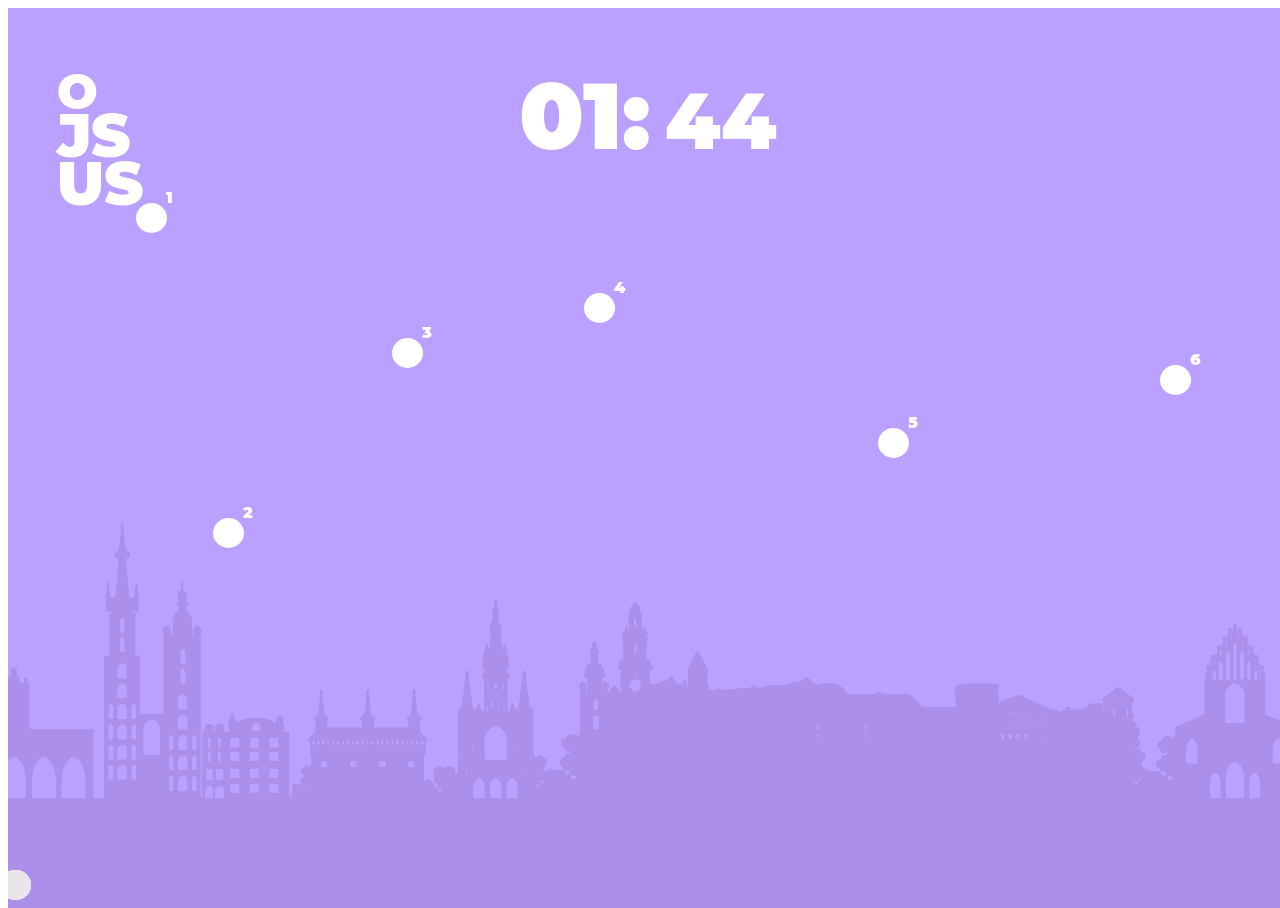
==== index.html @ 60c564f9 "elipse-numbers positions fixed" ====
<!DOCTYPE html>
<html lang="en">
<head>
    <meta charset="UTF-8">
    <meta name="viewport" content="width=device-width, initial-scale=1">
    <title>JS-US</title>
    <link rel="stylesheet" type="text/css" href="styles.css">
    <link href="https://fonts.googleapis.com/css?family=Montserrat:500" rel="stylesheet">
</head>
<body>
    <div class="container">
        <div class="title">
            <span class="title-small">O</span>
            <span class="title-large">JS US</span>
        </div>

        <span class="clock">
            <span class="clock-large">01:</span>
            <span class="clock-small">44</span>
        </span>

        <div class="image-box">
            <img srcset="css/warstwa-2_2019-02-26/warstwa-2@3x.png 3x, css/warstwa-2_2019-02-26/warstwa-2@2x.png 2x,css/warstwa-2_2019-02-26/warstwa-2.png 1x"/>
        </div>
        <div class="elipsis-outern-1">
            <div class=" elipsis"></div>
            <div class="elipsis-number">1</div>
        </div>

        <div class="elipsis-outern-2">
            <div class="elipsis"></div>
            <div class="elipsis-number">2</div>
        </div>

        <div class="elipsis-outern-3">
            <div class="elipsis"></div>
            <div class="elipsis-number">3</div>
        </div>

        <div class="elipsis-outern-4">
            <div class="elipsis"></div>
            <div class="elipsis-number">4</div>
        </div>

        <div class="elipsis-outern-5">
            <div class="elipsis1 elipsis"></div>
            <div class="elipsis-number">5</div>
        </div>

        <div class="elipsis-outern-6">
            <div class="elipsis1 elipsis"></div>
            <div class="elipsis-number">6</div>
        </div>


        </div>
            <div class="elipsis2 elipsis">2</div>
            <div class="elipsis3 elipsis">3</div>
            <div class="elipsis4 elipsis">4</div>
            <div class="elipsis5 elipsis">5</div>
            <div class="elipsis6 elipsis">6</div>
        </div>

</body>
</html>
---- styles.css ----
@font-face {
    font-family: Montserrat-Black;
    src: url("css/Fonts/transfonter.org-20190226-164313/Montserrat-Black.woff") format("woff");
}
html {
    height: 100%;
    width: 100%;
}
body {
    height: 100%;
    width: 100%;
    font-family: "Montserrat-Black", sans-serif;
    color: #ffffff;
    /*background: #baa0ff;*/
}
.container {
    position: relative;
    width: 100%;
    height: 100%;
    background: #baa0ff;
}
.title {
    position: relative;
    padding-top: 56px;
    padding-left: 49px;
    width: 86px;
    font-size: 60px;
    line-height: 0.8;
}
.title-small {
    font-size: 48px;
}

.title-large {
    font-size: 60px;
}

.clock {
    position: absolute;
    left: 50%;
    margin: auto;
    top: 50px;
    /*height: 67px;*/
    /*line-height: 0.8;*/
    color: #ffffff;
    /*translate dotyczy self - liczony od lewego gornego rogu , transform moze byc origin podany, albo transformX, transformY */
    transform: translateX(-50%);
}
.clock-large {
    font-size: 94px;
    /*display: inline;*/
}

.clock-small {
    /*width: auto ;*/
    /*height: 54px;*/
    font-size: 78px;
    /*display: inline;*/
    padding-top: 12px;
    padding-left: 9px;
}
.image-box img{
    position: absolute;
    bottom: 0%;
    max-width: 100%;
    width: auto;
    height: auto;
    z-index: 2;
}
.elipsis-outern-1 {
    position: absolute;
    left: 10%;
    top: 25%;
}
.elipsis-outern-2 {
    position: absolute;
    left: 16%;
    top: 60%;
}
.elipsis-outern-3 {
    position: absolute;
    left: 30%;
    top: 40%;
}
.elipsis-outern-4 {
    position: absolute;
    left: 45%;
    top: 35%;
}
.elipsis-outern-5 {
    position: absolute;
    left: 68%;
    top: 50%;
}
.elipsis-outern-6 {
    position: absolute;
    left: 90%;
    top: 43%;
}
.elipsis-number {
    position: absolute;
    /*top: -40px;*/
    /*left: 33px;*/
    transform: translate(30px,-45px);
}
.elipsis {
    position: absolute;
    bottom: 0%;
    left: 0%;
    width: 31px;
    height: 30px;
    border-radius: 50%;
    background: #ffffff;
}
/*device 1*/
@media only screen and (max-width: 680px) {
    .title {
        padding-top: 50px;
        padding-left: 50px;
        width: 50px;
        line-height: 0.5;
    }
    .title-small {
        font-size: 26px;
    }
    .title-large {
        font-size: 32px;
    }
    .clock {
        position: relative;
        left: 40%;
        margin: auto;
        top: -20px;
        width: 130px;
        height: 37px;
        font-stretch: normal;
        line-height: 0.5;
        letter-spacing: normal;
        text-align: left;
        color: #ffffff;
    }
    .clock-large {
        width: 50%;
        height: 100%;
        font-size: 52px;
        display: inline;
    }

    .clock-small {
        width: auto ;
        height: 54px;
        font-size: 40px;
        display: inline;
        padding-top: 12px;
        padding-left: 9px;
    }
    .elipsis {
        color: #ffffff;
        position: absolute;
        width: 16px;
        height: 14px;
        border-radius: 50%;
        text-indent: 20px;
    }
    .elipsis1 {
        left: 10%;
        top: 25%;
    }
    .elipsis2 {
        left: 16%;
        top: 60%;
    }
    .elipsis3 {
        left: 30%;
        top: 40%;
    }
    .elipsis4 {
        position: relative;
        left: 45%;
        top: 35%;
    }

    .elipsis5 {
        position: relative;
        left: 68%;
        top: 50%;
    }

    .elipsis6 {
        position: relative;
        left: 90%;
        top: 43%;
    }
}
/*device 2*/
@media only screen and (max-width: 320px) {
    .title {
        left: 20px;
        top: 25px;
        width: 30px;
        height: 40px;
    }

    .title-small {
        font-size: 18px;
    }

    .title-large {
        font-size: 24px;
    }
}
/***********/
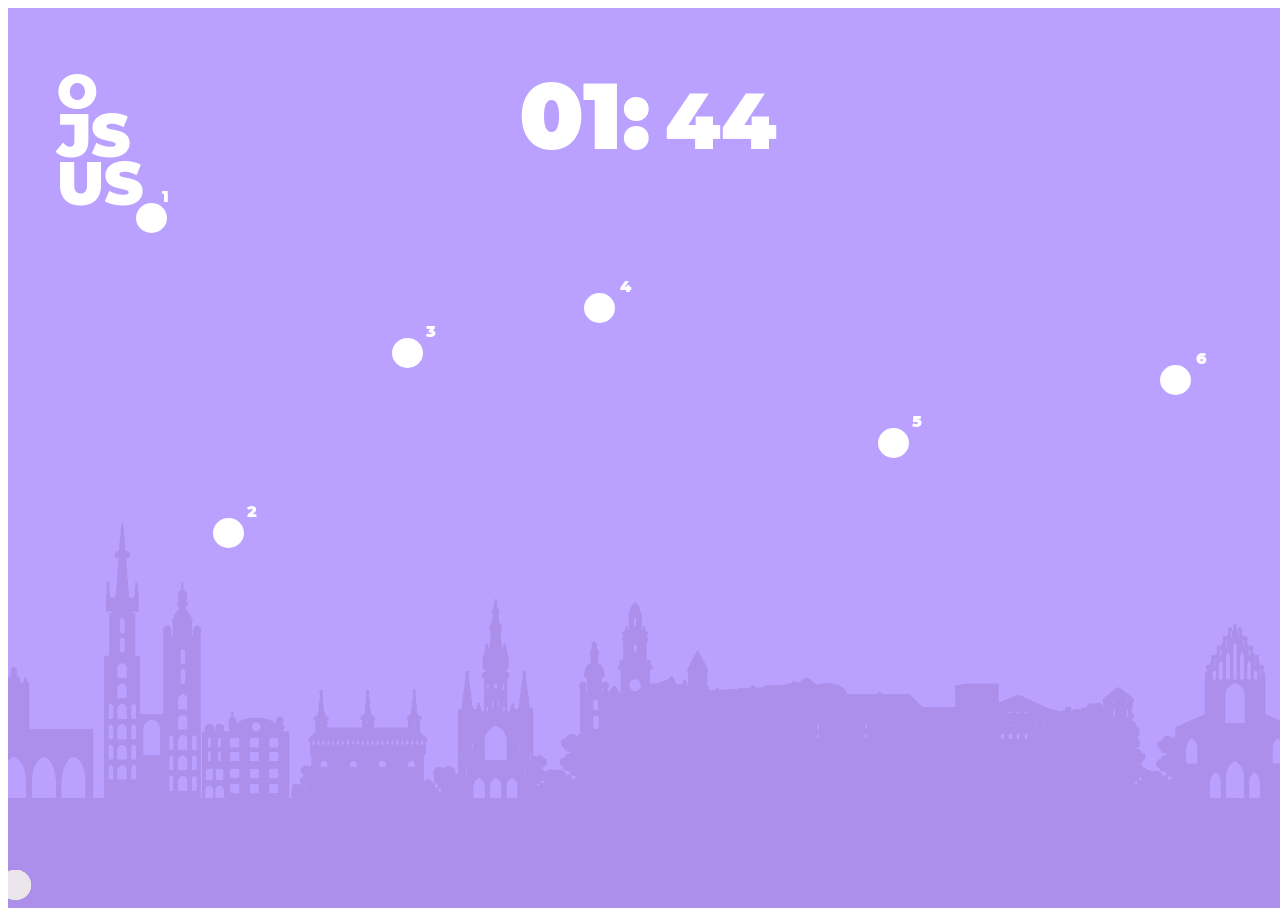
==== commit 8d96c729: "classes renamed,redundancy  refactored" ====
--- a/index.html
+++ b/index.html
@@ -7,58 +7,58 @@
     <link rel="stylesheet" type="text/css" href="styles.css">
     <link href="https://fonts.googleapis.com/css?family=Montserrat:500" rel="stylesheet">
 </head>
-<body>
+<body class="body">
     <div class="container">
         <div class="title">
-            <span class="title-small">O</span>
-            <span class="title-large">JS US</span>
+            <span class="title__title-small">O</span>
+            <span class="title__title-large">JS US</span>
         </div>
 
         <span class="clock">
-            <span class="clock-large">01:</span>
-            <span class="clock-small">44</span>
+            <span class="clock__clock-large">01:</span>
+            <span class="clock__clock-small">44</span>
         </span>
 
         <div class="image-box">
             <img srcset="css/warstwa-2_2019-02-26/warstwa-2@3x.png 3x, css/warstwa-2_2019-02-26/warstwa-2@2x.png 2x,css/warstwa-2_2019-02-26/warstwa-2.png 1x"/>
         </div>
         <div class="elipsis-outern-1">
-            <div class=" elipsis"></div>
-            <div class="elipsis-number">1</div>
+            <div class=" elipsis-outern__elipsis"></div>
+            <div class="elipsis-outern__elipsis-number">1</div>
         </div>
 
         <div class="elipsis-outern-2">
-            <div class="elipsis"></div>
-            <div class="elipsis-number">2</div>
+            <div class="elipsis-outern__elipsis"></div>
+            <div class="elipsis-outern__elipsis-number">2</div>
         </div>
 
         <div class="elipsis-outern-3">
-            <div class="elipsis"></div>
-            <div class="elipsis-number">3</div>
+            <div class="elipsis-outern__elipsis"></div>
+            <div class="elipsis-outern__elipsis-number">3</div>
         </div>
 
         <div class="elipsis-outern-4">
-            <div class="elipsis"></div>
-            <div class="elipsis-number">4</div>
+            <div class="elipsis-outern__elipsis"></div>
+            <div class="elipsis-outern__elipsis-number">4</div>
         </div>
 
         <div class="elipsis-outern-5">
-            <div class="elipsis1 elipsis"></div>
-            <div class="elipsis-number">5</div>
+            <div class="elipsis1 elipsis-outern__elipsis"></div>
+            <div class="elipsis-outern__elipsis-number">5</div>
         </div>
 
         <div class="elipsis-outern-6">
-            <div class="elipsis1 elipsis"></div>
-            <div class="elipsis-number">6</div>
+            <div class="elipsis1 elipsis-outern__elipsis"></div>
+            <div class="elipsis-outern__elipsis-number">6</div>
         </div>
 
 
         </div>
-            <div class="elipsis2 elipsis">2</div>
-            <div class="elipsis3 elipsis">3</div>
-            <div class="elipsis4 elipsis">4</div>
-            <div class="elipsis5 elipsis">5</div>
-            <div class="elipsis6 elipsis">6</div>
+            <div class="elipsis2 elipsis-outern__elipsis">2</div>
+            <div class="elipsis3 elipsis-outern__elipsis">3</div>
+            <div class="elipsis4 elipsis-outern__elipsis">4</div>
+            <div class="elipsis5 elipsis-outern__elipsis">5</div>
+            <div class="elipsis6 elipsis-outern__elipsis">6</div>
         </div>
 
 </body>
--- a/styles.css
+++ b/styles.css
@@ -7,12 +7,11 @@
     height: 100%;
     width: 100%;
 }
-body {
+.body {
     height: 100%;
     width: 100%;
     font-family: "Montserrat-Black", sans-serif;
     color: #ffffff;
-    /*background: #baa0ff;*/
 }
 .container {
     position: relative;
@@ -28,11 +27,11 @@
     font-size: 60px;
     line-height: 0.8;
 }
-.title-small {
+.title__title-small {
     font-size: 48px;
 }
 
-.title-large {
+.title__title-large {
     font-size: 60px;
 }
 
@@ -43,16 +42,15 @@
     top: 50px;
     /*height: 67px;*/
     /*line-height: 0.8;*/
-    color: #ffffff;
     /*translate dotyczy self - liczony od lewego gornego rogu , transform moze byc origin podany, albo transformX, transformY */
     transform: translateX(-50%);
 }
-.clock-large {
+.clock__clock-large {
     font-size: 94px;
     /*display: inline;*/
 }
 
-.clock-small {
+.clock__clock-small {
     /*width: auto ;*/
     /*height: 54px;*/
     font-size: 78px;
@@ -98,13 +96,18 @@
     left: 90%;
     top: 43%;
 }
-.elipsis-number {
+
+/*Not sure hoe to rename .elipsis-number as this is a div inside every .elipsis-outern-x*/
+
+.elipsis-outern__elipsis-number {
     position: absolute;
+    padding: 1px;
     /*top: -40px;*/
     /*left: 33px;*/
-    transform: translate(30px,-45px);
+    /*transform: translate(30px,-45px);*/
+    transform: translate(273%,-226%);
 }
-.elipsis {
+.elipsis-outern__elipsis {
     position: absolute;
     bottom: 0%;
     left: 0%;
@@ -121,10 +124,10 @@
         width: 50px;
         line-height: 0.5;
     }
-    .title-small {
+    .title__title-small {
         font-size: 26px;
     }
-    .title-large {
+    .title__title-large {
         font-size: 32px;
     }
     .clock {
@@ -140,14 +143,14 @@
         text-align: left;
         color: #ffffff;
     }
-    .clock-large {
+    .clock__clock-large {
         width: 50%;
         height: 100%;
         font-size: 52px;
         display: inline;
     }
 
-    .clock-small {
+    .clock__clock-small {
         width: auto ;
         height: 54px;
         font-size: 40px;
@@ -155,44 +158,19 @@
         padding-top: 12px;
         padding-left: 9px;
     }
-    .elipsis {
-        color: #ffffff;
+    .elipsis-outern__elipsis {
         position: absolute;
+        bottom: 0%;
+        left: 0%;
         width: 16px;
         height: 14px;
         border-radius: 50%;
-        text-indent: 20px;
     }
-    .elipsis1 {
-        left: 10%;
-        top: 25%;
-    }
-    .elipsis2 {
-        left: 16%;
-        top: 60%;
-    }
-    .elipsis3 {
-        left: 30%;
-        top: 40%;
-    }
-    .elipsis4 {
-        position: relative;
-        left: 45%;
-        top: 35%;
+    .elipsis-outern__elipsis-number {
+        transform: translate(234%,-164%);
     }
 
-    .elipsis5 {
-        position: relative;
-        left: 68%;
-        top: 50%;
-    }
 
-    .elipsis6 {
-        position: relative;
-        left: 90%;
-        top: 43%;
-    }
-}
 /*device 2*/
 @media only screen and (max-width: 320px) {
     .title {
@@ -202,13 +180,11 @@
         height: 40px;
     }
 
-    .title-small {
+    .title__title-small {
         font-size: 18px;
     }
 
-    .title-large {
+    .title__title-large {
         font-size: 24px;
     }
-}
-/***********/
-
+ }
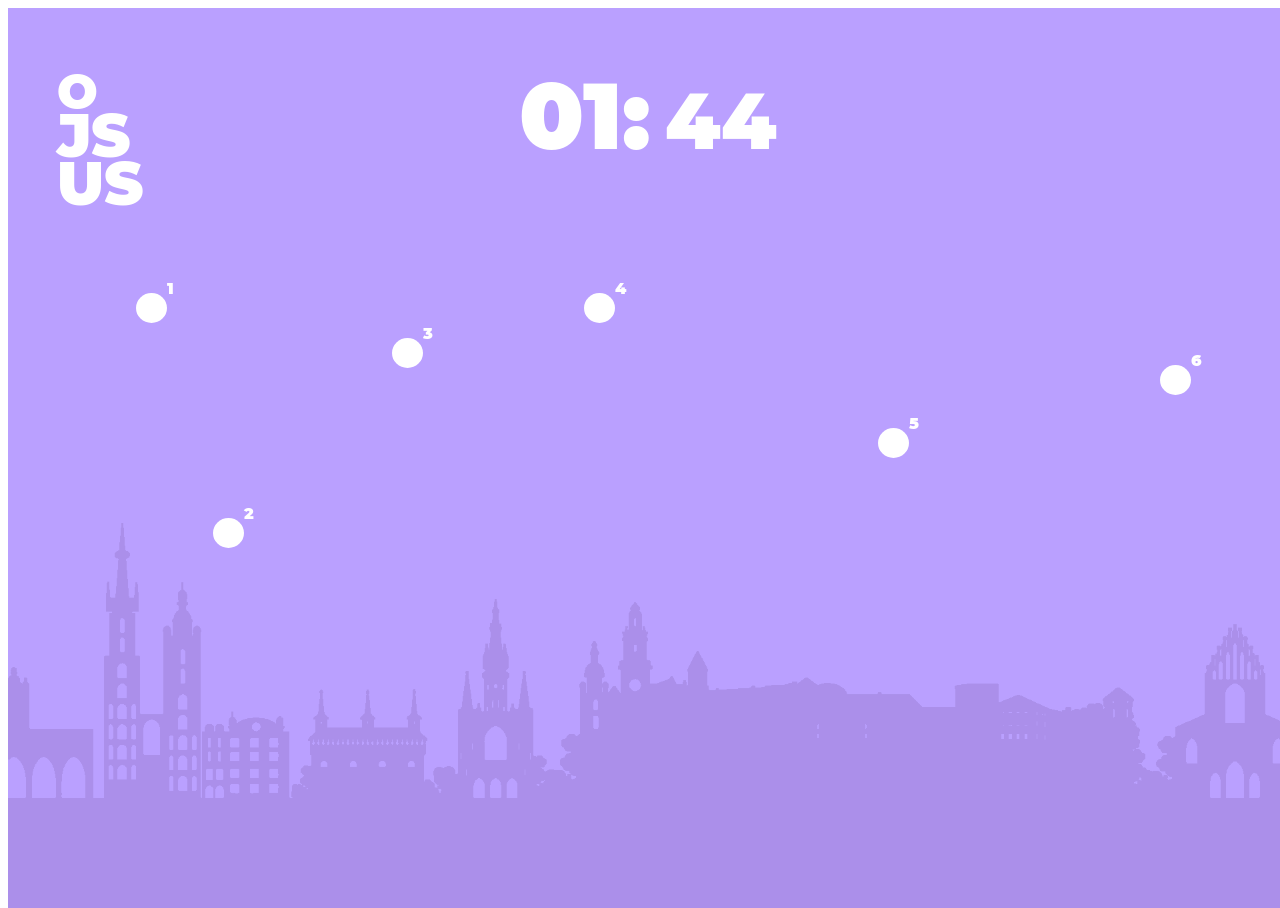
==== commit a046e035: "refactor" ====
--- a/index.html
+++ b/index.html
@@ -22,44 +22,37 @@
         <div class="image-box">
             <img srcset="css/warstwa-2_2019-02-26/warstwa-2@3x.png 3x, css/warstwa-2_2019-02-26/warstwa-2@2x.png 2x,css/warstwa-2_2019-02-26/warstwa-2.png 1x"/>
         </div>
-        <div class="elipsis-outern-1">
+        <div class="elipsis-outern elipsis-outern-1">
             <div class=" elipsis-outern__elipsis"></div>
             <div class="elipsis-outern__elipsis-number">1</div>
         </div>
 
-        <div class="elipsis-outern-2">
+        <div class="elipsis-outern elipsis-outern-2">
             <div class="elipsis-outern__elipsis"></div>
             <div class="elipsis-outern__elipsis-number">2</div>
         </div>
 
-        <div class="elipsis-outern-3">
+        <div class="elipsis-outern elipsis-outern-3">
             <div class="elipsis-outern__elipsis"></div>
             <div class="elipsis-outern__elipsis-number">3</div>
         </div>
 
-        <div class="elipsis-outern-4">
+        <div class="elipsis-outern elipsis-outern-4">
             <div class="elipsis-outern__elipsis"></div>
             <div class="elipsis-outern__elipsis-number">4</div>
         </div>
 
-        <div class="elipsis-outern-5">
+        <div class="elipsis-outern elipsis-outern-5">
             <div class="elipsis1 elipsis-outern__elipsis"></div>
             <div class="elipsis-outern__elipsis-number">5</div>
         </div>
 
-        <div class="elipsis-outern-6">
+        <div class="elipsis-outern elipsis-outern-6">
             <div class="elipsis1 elipsis-outern__elipsis"></div>
             <div class="elipsis-outern__elipsis-number">6</div>
         </div>
 
-
-        </div>
-            <div class="elipsis2 elipsis-outern__elipsis">2</div>
-            <div class="elipsis3 elipsis-outern__elipsis">3</div>
-            <div class="elipsis4 elipsis-outern__elipsis">4</div>
-            <div class="elipsis5 elipsis-outern__elipsis">5</div>
-            <div class="elipsis6 elipsis-outern__elipsis">6</div>
-        </div>
+    </div>
 
 </body>
 </html>
--- a/styles.css
+++ b/styles.css
@@ -47,18 +47,15 @@
 }
 .clock__clock-large {
     font-size: 94px;
-    /*display: inline;*/
 }
 
 .clock__clock-small {
-    /*width: auto ;*/
-    /*height: 54px;*/
     font-size: 78px;
-    /*display: inline;*/
     padding-top: 12px;
     padding-left: 9px;
 }
-.image-box img{
+/*Not sure if I can leave img tag here - or if I can add a class to an img tag*/
+.image-box img {
     position: absolute;
     bottom: 0%;
     max-width: 100%;
@@ -66,33 +63,30 @@
     height: auto;
     z-index: 2;
 }
+.elipsis-outern {
+    position: absolute;
+}
 .elipsis-outern-1 {
-    position: absolute;
     left: 10%;
-    top: 25%;
+    top: 35%;
 }
 .elipsis-outern-2 {
-    position: absolute;
     left: 16%;
     top: 60%;
 }
 .elipsis-outern-3 {
-    position: absolute;
     left: 30%;
     top: 40%;
 }
 .elipsis-outern-4 {
-    position: absolute;
     left: 45%;
     top: 35%;
 }
 .elipsis-outern-5 {
-    position: absolute;
     left: 68%;
     top: 50%;
 }
 .elipsis-outern-6 {
-    position: absolute;
     left: 90%;
     top: 43%;
 }
@@ -104,8 +98,8 @@
     padding: 1px;
     /*top: -40px;*/
     /*left: 33px;*/
-    /*transform: translate(30px,-45px);*/
-    transform: translate(273%,-226%);
+    transform: translate(30px,-45px);
+    /*transform: translate(273%,-226%);*/
 }
 .elipsis-outern__elipsis {
     position: absolute;
@@ -124,25 +118,24 @@
         width: 50px;
         line-height: 0.5;
     }
+
     .title__title-small {
         font-size: 26px;
     }
+
     .title__title-large {
         font-size: 32px;
     }
+
     .clock {
         position: relative;
         left: 40%;
         margin: auto;
         top: -20px;
         width: 130px;
-        height: 37px;
-        font-stretch: normal;
-        line-height: 0.5;
-        letter-spacing: normal;
-        text-align: left;
-        color: #ffffff;
-    }
+        line-height: 0.5;
+    }
+
     .clock__clock-large {
         width: 50%;
         height: 100%;
@@ -151,13 +144,14 @@
     }
 
     .clock__clock-small {
-        width: auto ;
+        width: auto;
         height: 54px;
         font-size: 40px;
         display: inline;
         padding-top: 12px;
         padding-left: 9px;
     }
+
     .elipsis-outern__elipsis {
         position: absolute;
         bottom: 0%;
@@ -166,25 +160,60 @@
         height: 14px;
         border-radius: 50%;
     }
+
     .elipsis-outern__elipsis-number {
-        transform: translate(234%,-164%);
-    }
-
-
-/*device 2*/
+        transform: translate(234%, -164%);
+    }
+
+}
+
+
+/*device 2 - to be done later when necessary*/
 @media only screen and (max-width: 320px) {
+
     .title {
-        left: 20px;
-        top: 25px;
-        width: 30px;
-        height: 40px;
+        padding-top: 20px;
+        padding-left: 20px;
+        width: 25px;
+        line-height: 0.5;
     }
 
     .title__title-small {
-        font-size: 18px;
+        font-size: 16px;
     }
 
     .title__title-large {
         font-size: 24px;
     }
- }
+
+    .clock {
+        position: relative;
+        left: 40%;
+        margin: auto;
+        top: -20px;
+        width: 130px;
+        line-height: 0.5;
+    }
+    .clock__clock-large {
+        font-size: 44px;
+    }
+
+    .clock__clock-small {
+        font-size: 36px;
+        padding-top: 12px;
+        padding-left: 9px;
+    }
+    .elipsis-outern__elipsis {
+        position: absolute;
+        bottom: 0%;
+        left: 0%;
+        width: 16px;
+        height: 14px;
+        border-radius: 50%;
+    }
+
+    .elipsis-outern__elipsis-number {
+        transform: translate(109%, -164%);
+    }
+
+}
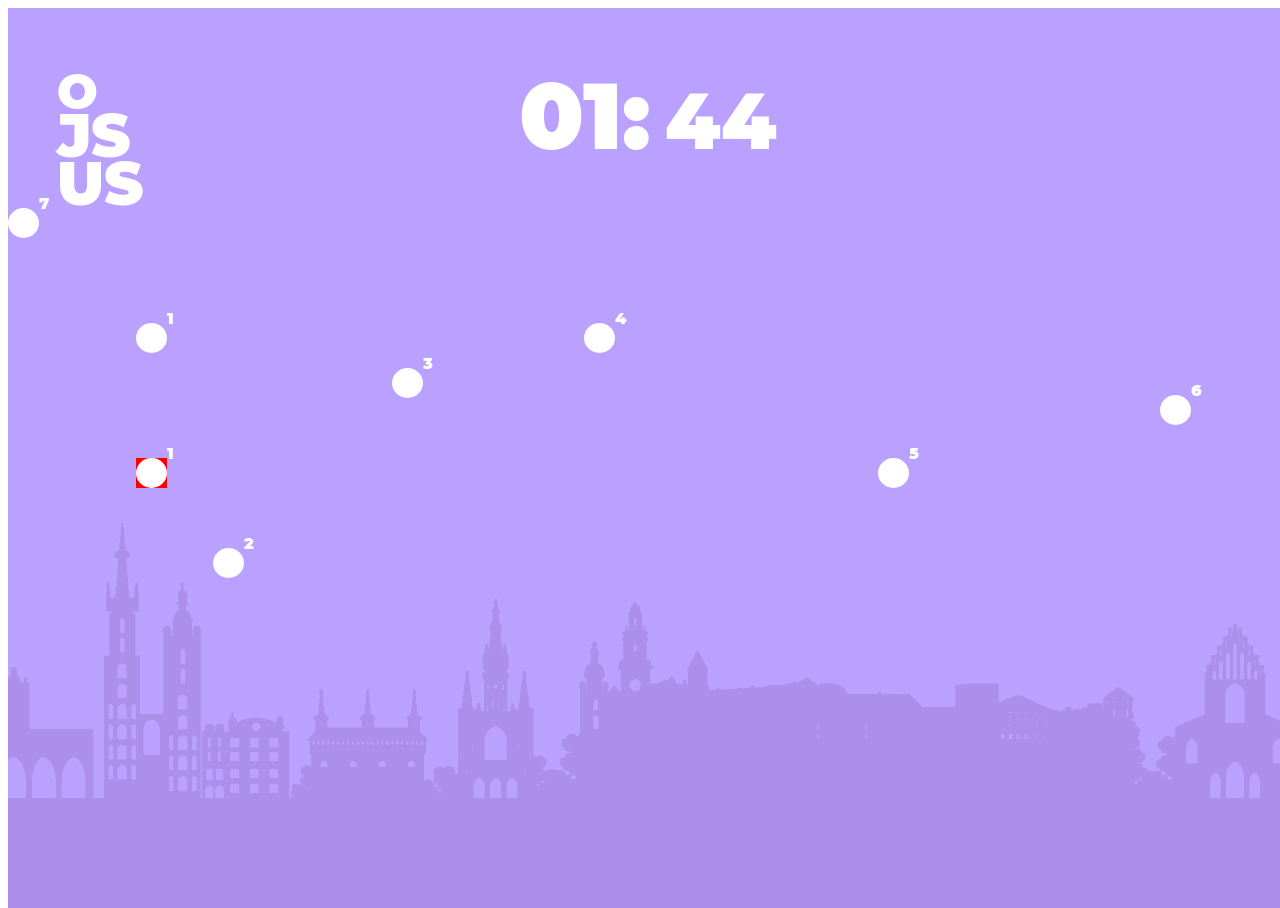
==== commit ff2bf570: "js applied" ====
--- a/index.html
+++ b/index.html
@@ -53,6 +53,22 @@
         </div>
 
     </div>
-
+    <script>
+       let elipse =  document.querySelector(".elipsis-outern.elipsis-outern-1");
+       // elipse.className = elipse.className + " selected";
+       elipse.classList.toggle("selected");
+       let clone = elipse.cloneNode(true);
+       clone.style.background = "red";
+       // 1st way
+       const container = document.querySelector(".container");
+       container.appendChild(clone);
+       clone.style.top="50%";
+    // 2nd
+        const clone2 = document.createElement("div");
+        clone2.innerHTML= "     <div class=\"elipsis1 elipsis-outern__elipsis\"></div>\n" +
+          " <div class=\"elipsis-outern__elipsis-number\">7</div>";
+        const clock = document.querySelector(".clock");
+        container.insertBefore(clone2, clock);
+    </script>
 </body>
-</html>
+</html
--- a/styles.css
+++ b/styles.css
@@ -102,9 +102,9 @@
     /*transform: translate(273%,-226%);*/
 }
 .elipsis-outern__elipsis {
-    position: absolute;
-    bottom: 0%;
-    left: 0%;
+    /*position: absolute;*/
+    bottom: 0;
+    left: 0;
     width: 31px;
     height: 30px;
     border-radius: 50%;
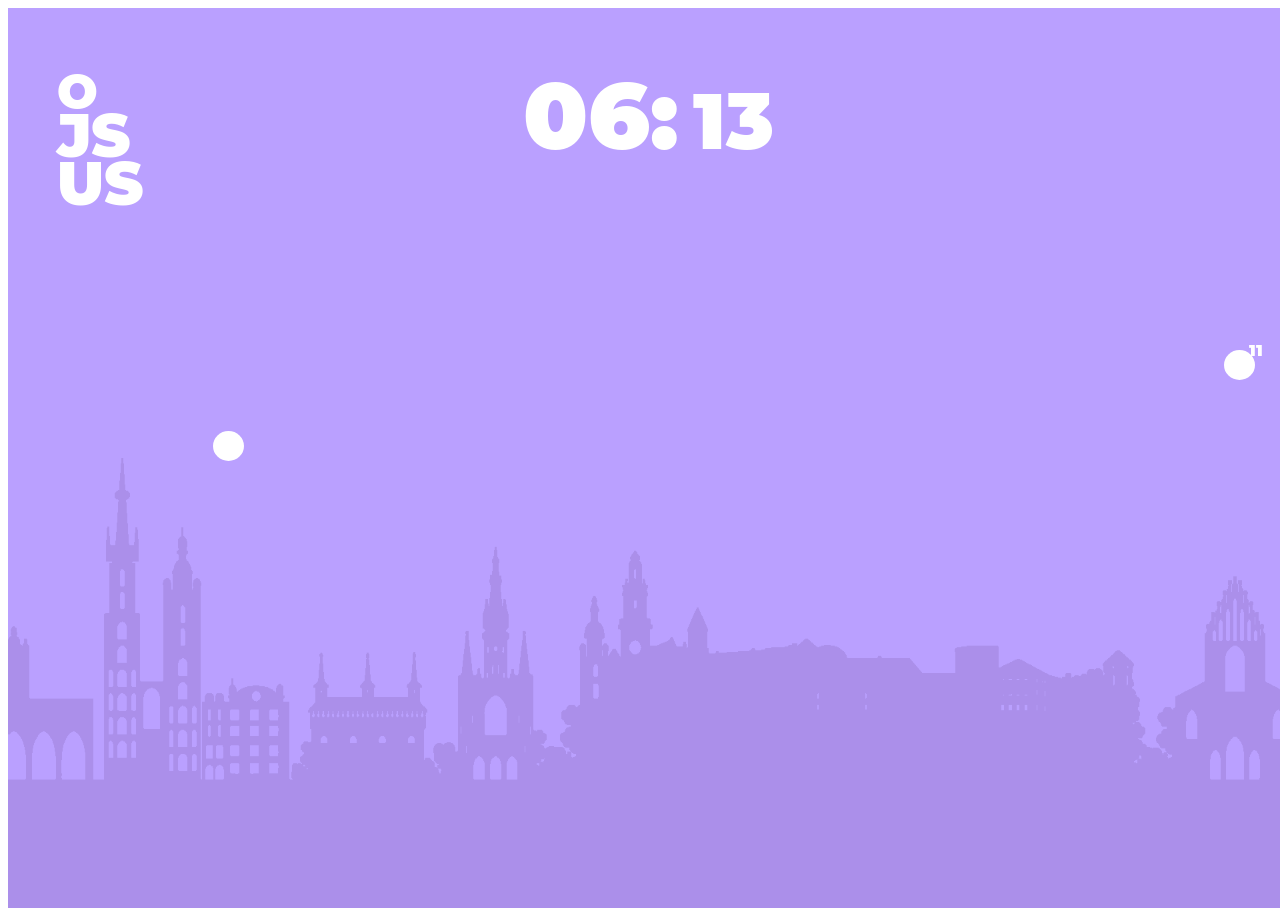
==== commit 44d0eed6: "timer and two ellipsis" ====
--- a/index.html
+++ b/index.html
@@ -15,60 +15,43 @@
         </div>
 
         <span class="clock">
-            <span class="clock__clock-large">01:</span>
-            <span class="clock__clock-small">44</span>
+            <span class="clock__clock-large"></span>
+            <span class="clock__clock-small"></span>
         </span>
 
         <div class="image-box">
             <img srcset="css/warstwa-2_2019-02-26/warstwa-2@3x.png 3x, css/warstwa-2_2019-02-26/warstwa-2@2x.png 2x,css/warstwa-2_2019-02-26/warstwa-2.png 1x"/>
         </div>
-        <div class="elipsis-outern elipsis-outern-1">
-            <div class=" elipsis-outern__elipsis"></div>
-            <div class="elipsis-outern__elipsis-number">1</div>
-        </div>
+        <!--<div class="ellipse-wrapper elipsis-outern&#45;&#45;1">-->
+            <!--<div class="ellipse-wrapper__ellipse-number">1</div>-->
+            <!--<div class=" ellipse-wrapper__ellipse"></div>-->
+        <!--</div>-->
 
-        <div class="elipsis-outern elipsis-outern-2">
-            <div class="elipsis-outern__elipsis"></div>
-            <div class="elipsis-outern__elipsis-number">2</div>
-        </div>
+        <!--<div class="ellipse-wrapper elipsis-outern&#45;&#45;2">-->
+            <!--<div class="ellipse-wrapper__ellipse-number">2</div>-->
+            <!--<div class="ellipse-wrapper__ellipse"></div>-->
+        <!--</div>-->
 
-        <div class="elipsis-outern elipsis-outern-3">
-            <div class="elipsis-outern__elipsis"></div>
-            <div class="elipsis-outern__elipsis-number">3</div>
-        </div>
+        <!--<div class="ellipse-wrapper elipsis-outern&#45;&#45;3">-->
+            <!--<div class="ellipse-wrapper__ellipse-number">3</div>-->
+            <!--<div class="ellipse-wrapper__ellipse"></div>-->
+        <!--</div>-->
 
-        <div class="elipsis-outern elipsis-outern-4">
-            <div class="elipsis-outern__elipsis"></div>
-            <div class="elipsis-outern__elipsis-number">4</div>
-        </div>
+        <!--<div class="ellipse-wrapper elipsis-outern&#45;&#45;4">-->
+            <!--<div class="ellipse-wrapper__ellipse-number">4</div>-->
+            <!--<div class="ellipse-wrapper__ellipse"></div>-->
+        <!--</div>-->
 
-        <div class="elipsis-outern elipsis-outern-5">
-            <div class="elipsis1 elipsis-outern__elipsis"></div>
-            <div class="elipsis-outern__elipsis-number">5</div>
-        </div>
+        <!--<div class="ellipse-wrapper elipsis-outern&#45;&#45;5">-->
+            <!--<div class="ellipse-wrapper__ellipse-number">5</div>-->
+            <!--<div class="elipsis1 ellipse-wrapper__ellipse"></div>-->
+        <!--</div>-->
 
-        <div class="elipsis-outern elipsis-outern-6">
-            <div class="elipsis1 elipsis-outern__elipsis"></div>
-            <div class="elipsis-outern__elipsis-number">6</div>
-        </div>
-
+        <!--<div class="ellipse-wrapper elipsis-outern&#45;&#45;6">-->
+            <!--<div class="ellipse-wrapper__ellipse-number">6</div>-->
+            <!--<div class="elipsis1 ellipse-wrapper__ellipse"></div>-->
+        <!--</div>-->
     </div>
-    <script>
-       let elipse =  document.querySelector(".elipsis-outern.elipsis-outern-1");
-       // elipse.className = elipse.className + " selected";
-       elipse.classList.toggle("selected");
-       let clone = elipse.cloneNode(true);
-       clone.style.background = "red";
-       // 1st way
-       const container = document.querySelector(".container");
-       container.appendChild(clone);
-       clone.style.top="50%";
-    // 2nd
-        const clone2 = document.createElement("div");
-        clone2.innerHTML= "     <div class=\"elipsis1 elipsis-outern__elipsis\"></div>\n" +
-          " <div class=\"elipsis-outern__elipsis-number\">7</div>";
-        const clock = document.querySelector(".clock");
-        container.insertBefore(clone2, clock);
-    </script>
+    <script src="scripts.js"></script>
 </body>
-</html
+</html>
--- a/styles.css
+++ b/styles.css
@@ -60,49 +60,53 @@
     bottom: 0%;
     max-width: 100%;
     width: auto;
-    height: auto;
+    height: 50%;
     z-index: 2;
 }
-.elipsis-outern {
-    position: absolute;
-}
-.elipsis-outern-1 {
-    left: 10%;
-    top: 35%;
-}
-.elipsis-outern-2 {
+.ellipse-wrapper {
+    position: absolute;
+    z-index: 100;
+}
+
+.ellipse-wrapper.ellipse-outern--1 {
+    position: absolute;
     left: 16%;
     top: 60%;
 }
-.elipsis-outern-3 {
-    left: 30%;
-    top: 40%;
-}
-.elipsis-outern-4 {
-    left: 45%;
-    top: 35%;
-}
-.elipsis-outern-5 {
-    left: 68%;
-    top: 50%;
-}
-.elipsis-outern-6 {
-    left: 90%;
-    top: 43%;
-}
+/*.elipsis-outern--2 {*/
+    /*left: 16%;*/
+    /*top: 60%;*/
+/*}*/
+/*.elipsis-outern--3 {*/
+    /*left: 30%;*/
+    /*top: 40%;*/
+/*}*/
+/*.elipsis-outern--4 {*/
+    /*left: 45%;*/
+    /*top: 35%;*/
+/*}*/
+/*.elipsis-outern--5 {*/
+    /*left: 68%;*/
+    /*top: 50%;*/
+/*}*/
+/*.elipsis-outern--6 {*/
+    /*left: 90%;*/
+    /*top: 43%;*/
+/*}*/
 
 /*Not sure hoe to rename .elipsis-number as this is a div inside every .elipsis-outern-x*/
 
-.elipsis-outern__elipsis-number {
-    position: absolute;
+.ellipse-wrapper__ellipse-number {
+    position: absolute;
+    top: -35%;
+    right: -30%;
     padding: 1px;
     /*top: -40px;*/
     /*left: 33px;*/
-    transform: translate(30px,-45px);
+    /*transform: translate(30px,-45px);*/
     /*transform: translate(273%,-226%);*/
 }
-.elipsis-outern__elipsis {
-    /*position: absolute;*/
+.ellipse-wrapper__ellipse {
     bottom: 0;
     left: 0;
     width: 31px;
@@ -152,7 +156,7 @@
         padding-left: 9px;
     }
 
-    .elipsis-outern__elipsis {
+    .ellipse-wrapper__ellipse {
         position: absolute;
         bottom: 0%;
         left: 0%;
@@ -161,12 +165,11 @@
         border-radius: 50%;
     }
 
-    .elipsis-outern__elipsis-number {
+    .ellipse-wrapper__ellipse-number {
         transform: translate(234%, -164%);
     }
 
 }
-
 
 /*device 2 - to be done later when necessary*/
 @media only screen and (max-width: 320px) {
@@ -194,6 +197,7 @@
         width: 130px;
         line-height: 0.5;
     }
+
     .clock__clock-large {
         font-size: 44px;
     }
@@ -203,17 +207,22 @@
         padding-top: 12px;
         padding-left: 9px;
     }
-    .elipsis-outern__elipsis {
-        position: absolute;
+
+    .ellipse-wrapper__ellipse {
         bottom: 0%;
         left: 0%;
-        width: 16px;
-        height: 14px;
+        width: 14px;
+        height: 12px;
         border-radius: 50%;
     }
 
-    .elipsis-outern__elipsis-number {
-        transform: translate(109%, -164%);
-    }
-
-}
+    /*.elipsis-outern__elipsis--number {*/
+    /*transform: translate(190%, -140%);*/
+    /*}*/
+    .ellipse-wrapper__ellipse-number {
+        position: absolute;
+        top: -35%;
+        right: -30%;
+        padding: 1px;
+    }
+}
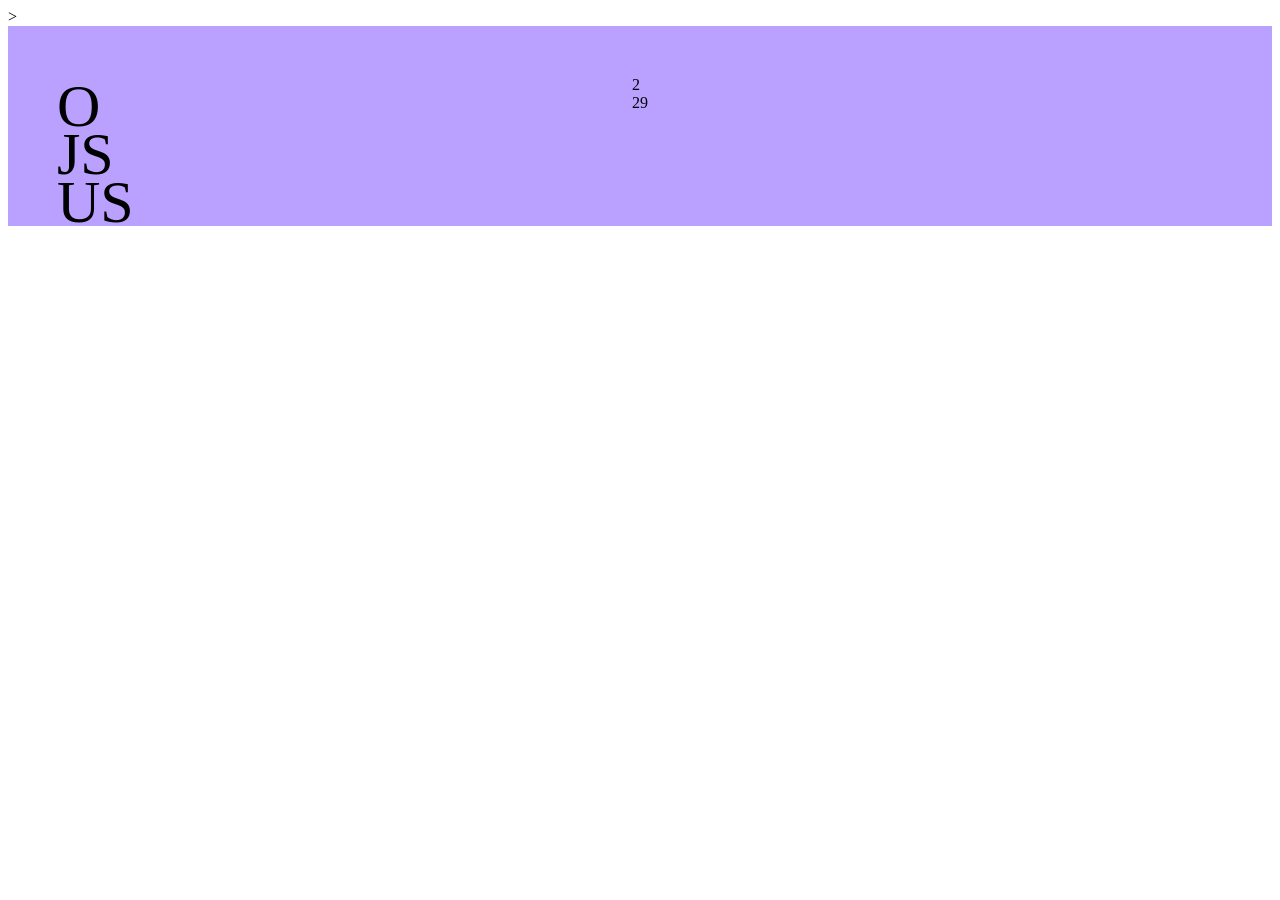
==== commit c09a38a0: "countdown" ====
--- a/index.html
+++ b/index.html
@@ -2,56 +2,40 @@
 <html lang="en">
 <head>
     <meta charset="UTF-8">
-    <meta name="viewport" content="width=device-width, initial-scale=1">
     <title>JS-US</title>
     <link rel="stylesheet" type="text/css" href="styles.css">
-    <link href="https://fonts.googleapis.com/css?family=Montserrat:500" rel="stylesheet">
+    <script>
+    
+        var count=150;
+        var Time_counter=setInterval(timer, 1000) ;
+    
+        function timer() {
+            count=count-1;
+            let min = Math.floor(count/60);
+            let sec = count%60;
+        
+            if(count <=1){
+                clearInterval(Time_counter);
+                alert("Game Over") ;
+                return;
+            }
+        
+            document.querySelector(".clock-large").innerHTML=min;
+            document.querySelector(".clock-small").innerHTML=sec;
+        }
+    </script>>
 </head>
-<body class="body">
+<body>
     <div class="container">
         <div class="title">
-            <span class="title__title-small">O</span>
-            <span class="title__title-large">JS US</span>
+            <span class="title-small">O</span>
+            <span class="title-large">JS US</span>
         </div>
+        <div class="clock">
+            <div id="clock" class="clock-large">01:</div>
+            <div class="clock-small">44</div>
+        </div>
+    </div>
 
-        <span class="clock">
-            <span class="clock__clock-large"></span>
-            <span class="clock__clock-small"></span>
-        </span>
-
-        <div class="image-box">
-            <img srcset="css/warstwa-2_2019-02-26/warstwa-2@3x.png 3x, css/warstwa-2_2019-02-26/warstwa-2@2x.png 2x,css/warstwa-2_2019-02-26/warstwa-2.png 1x"/>
-        </div>
-        <!--<div class="ellipse-wrapper elipsis-outern&#45;&#45;1">-->
-            <!--<div class="ellipse-wrapper__ellipse-number">1</div>-->
-            <!--<div class=" ellipse-wrapper__ellipse"></div>-->
-        <!--</div>-->
-
-        <!--<div class="ellipse-wrapper elipsis-outern&#45;&#45;2">-->
-            <!--<div class="ellipse-wrapper__ellipse-number">2</div>-->
-            <!--<div class="ellipse-wrapper__ellipse"></div>-->
-        <!--</div>-->
-
-        <!--<div class="ellipse-wrapper elipsis-outern&#45;&#45;3">-->
-            <!--<div class="ellipse-wrapper__ellipse-number">3</div>-->
-            <!--<div class="ellipse-wrapper__ellipse"></div>-->
-        <!--</div>-->
-
-        <!--<div class="ellipse-wrapper elipsis-outern&#45;&#45;4">-->
-            <!--<div class="ellipse-wrapper__ellipse-number">4</div>-->
-            <!--<div class="ellipse-wrapper__ellipse"></div>-->
-        <!--</div>-->
-
-        <!--<div class="ellipse-wrapper elipsis-outern&#45;&#45;5">-->
-            <!--<div class="ellipse-wrapper__ellipse-number">5</div>-->
-            <!--<div class="elipsis1 ellipse-wrapper__ellipse"></div>-->
-        <!--</div>-->
-
-        <!--<div class="ellipse-wrapper elipsis-outern&#45;&#45;6">-->
-            <!--<div class="ellipse-wrapper__ellipse-number">6</div>-->
-            <!--<div class="elipsis1 ellipse-wrapper__ellipse"></div>-->
-        <!--</div>-->
-    </div>
-    <script src="scripts.js"></script>
 </body>
 </html>
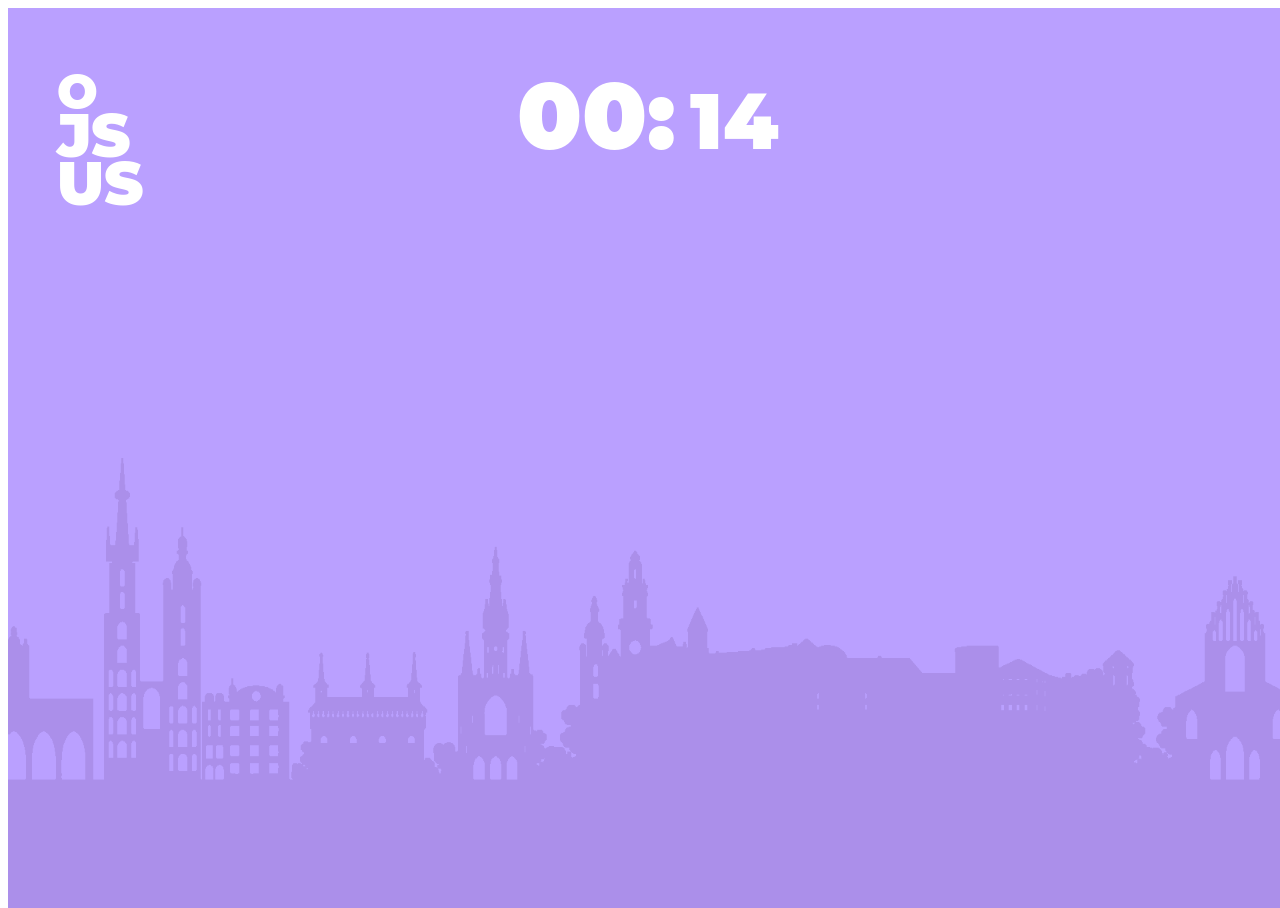
==== commit 54d3a0b9: "second ellipse added, listener for scoring clicks, refactor" ====
--- a/index.html
+++ b/index.html
@@ -2,40 +2,27 @@
 <html lang="en">
 <head>
     <meta charset="UTF-8">
+    <meta name="viewport" content="width=device-width, initial-scale=1">
     <title>JS-US</title>
     <link rel="stylesheet" type="text/css" href="styles.css">
-    <script>
-    
-        var count=150;
-        var Time_counter=setInterval(timer, 1000) ;
-    
-        function timer() {
-            count=count-1;
-            let min = Math.floor(count/60);
-            let sec = count%60;
-        
-            if(count <=1){
-                clearInterval(Time_counter);
-                alert("Game Over") ;
-                return;
-            }
-        
-            document.querySelector(".clock-large").innerHTML=min;
-            document.querySelector(".clock-small").innerHTML=sec;
-        }
-    </script>>
+    <link href="https://fonts.googleapis.com/css?family=Montserrat:500" rel="stylesheet">
 </head>
-<body>
+<body class="body">
     <div class="container">
         <div class="title">
-            <span class="title-small">O</span>
-            <span class="title-large">JS US</span>
+            <span class="title__title-small">O</span>
+            <span class="title__title-large">JS US</span>
         </div>
-        <div class="clock">
-            <div id="clock" class="clock-large">01:</div>
-            <div class="clock-small">44</div>
+
+        <span class="clock">
+            <span class="clock__clock-large"></span>
+            <span class="clock__clock-small"></span>
+        </span>
+
+        <div class="image-box">
+            <img srcset="css/warstwa-2_2019-02-26/warstwa-2@3x.png 3x, css/warstwa-2_2019-02-26/warstwa-2@2x.png 2x,css/warstwa-2_2019-02-26/warstwa-2.png 1x"/>
         </div>
     </div>
-
+    <script src="scripts.js"></script>
 </body>
 </html>
--- a/styles.css
+++ b/styles.css
@@ -68,31 +68,6 @@
     z-index: 100;
 }
 
-.ellipse-wrapper.ellipse-outern--1 {
-    position: absolute;
-    left: 16%;
-    top: 60%;
-}
-/*.elipsis-outern--2 {*/
-    /*left: 16%;*/
-    /*top: 60%;*/
-/*}*/
-/*.elipsis-outern--3 {*/
-    /*left: 30%;*/
-    /*top: 40%;*/
-/*}*/
-/*.elipsis-outern--4 {*/
-    /*left: 45%;*/
-    /*top: 35%;*/
-/*}*/
-/*.elipsis-outern--5 {*/
-    /*left: 68%;*/
-    /*top: 50%;*/
-/*}*/
-/*.elipsis-outern--6 {*/
-    /*left: 90%;*/
-    /*top: 43%;*/
-/*}*/
 
 /*Not sure hoe to rename .elipsis-number as this is a div inside every .elipsis-outern-x*/
 
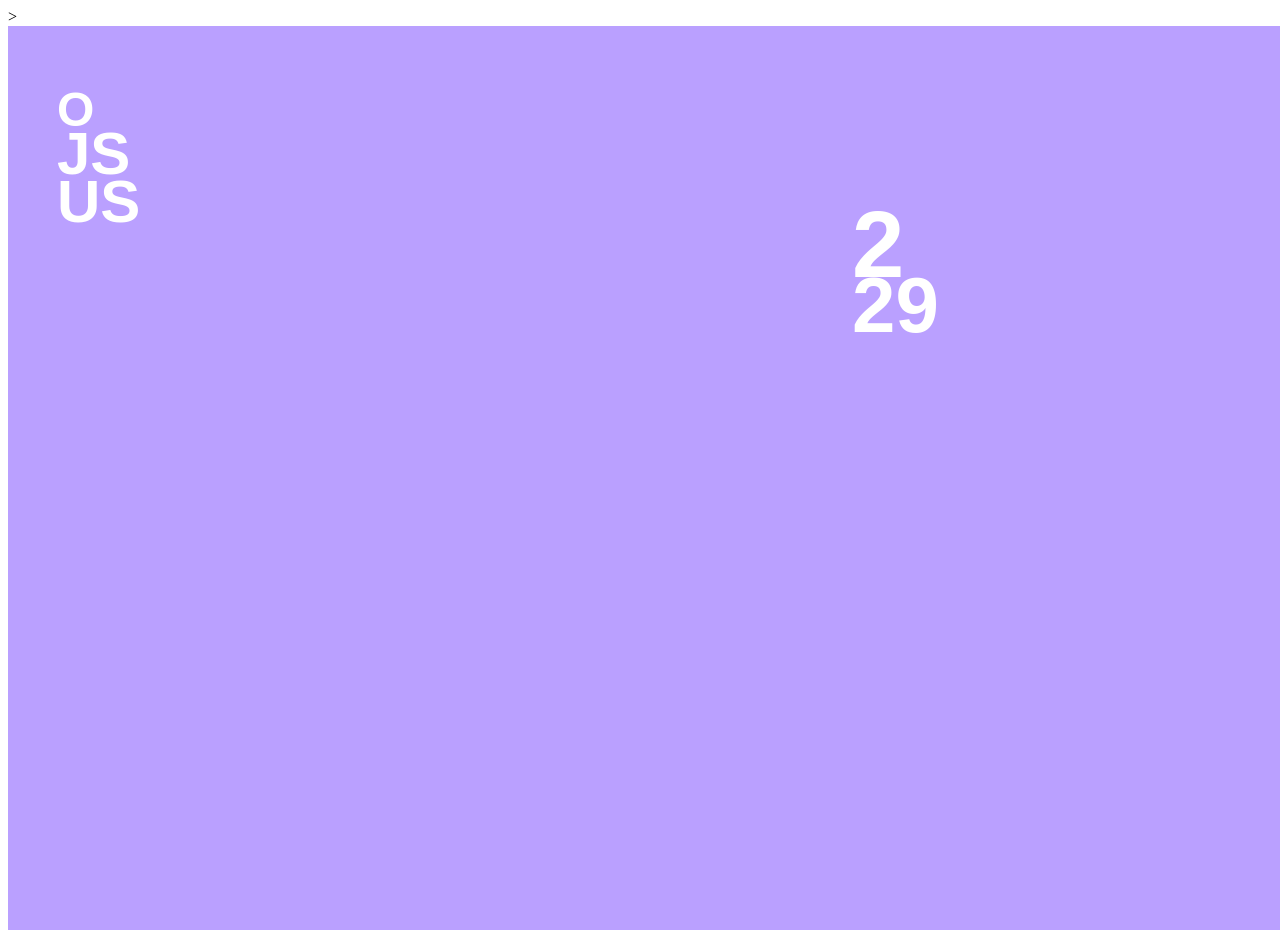
==== commit 85e634ad: "countdown refactor second refactor  third refactor" ====
--- a/index.html
+++ b/index.html
@@ -2,27 +2,40 @@
 <html lang="en">
 <head>
     <meta charset="UTF-8">
-    <meta name="viewport" content="width=device-width, initial-scale=1">
     <title>JS-US</title>
     <link rel="stylesheet" type="text/css" href="styles.css">
-    <link href="https://fonts.googleapis.com/css?family=Montserrat:500" rel="stylesheet">
+    <script>
+    
+        var count=150;
+        var Time_counter=setInterval(timer, 1000) ;
+    
+        function timer() {
+            count=count-1;
+            let min = Math.floor(count/60);
+            let sec = count%60;
+        
+            if(count <=1){
+                clearInterval(Time_counter);
+                alert("Game Over") ;
+                return;
+            }
+        
+            document.querySelector(".clock-large").innerHTML = min;
+            document.querySelector(".clock-small").innerHTML = sec;
+        }
+    </script>>
 </head>
-<body class="body">
+<body>
     <div class="container">
         <div class="title">
-            <span class="title__title-small">O</span>
-            <span class="title__title-large">JS US</span>
+            <span class="title-small">O</span>
+            <span class="title-large">JS US</span>
         </div>
-
-        <span class="clock">
-            <span class="clock__clock-large"></span>
-            <span class="clock__clock-small"></span>
-        </span>
-
-        <div class="image-box">
-            <img srcset="css/warstwa-2_2019-02-26/warstwa-2@3x.png 3x, css/warstwa-2_2019-02-26/warstwa-2@2x.png 2x,css/warstwa-2_2019-02-26/warstwa-2.png 1x"/>
+        <div class="clock">
+            <div id="clock" class="clock-large">01:</div>
+            <div class="clock-small">44</div>
         </div>
     </div>
-    <script src="scripts.js"></script>
+
 </body>
 </html>
--- a/styles.css
+++ b/styles.css
@@ -1,203 +1,60 @@
 
-@font-face {
-    font-family: Montserrat-Black;
-    src: url("css/Fonts/transfonter.org-20190226-164313/Montserrat-Black.woff") format("woff");
-}
-html {
-    height: 100%;
-    width: 100%;
-}
-.body {
-    height: 100%;
-    width: 100%;
-    font-family: "Montserrat-Black", sans-serif;
-    color: #ffffff;
-}
 .container {
-    position: relative;
-    width: 100%;
-    height: 100%;
+    width: 1920px;
+    height: 904px;
     background: #baa0ff;
 }
 .title {
     position: relative;
-    padding-top: 56px;
-    padding-left: 49px;
+    left: 49px;
+    top: 56px;
     width: 86px;
+    height: 131px;
+    font-family: "Montserrat-Black", sans-serif;
     font-size: 60px;
+    font-weight: 900;
+    font-style: normal;
+    font-stretch: normal;
     line-height: 0.8;
+    letter-spacing: normal;
+    text-align: left;
+    color: #ffffff;
 }
-.title__title-small {
+.title-small {
     font-size: 48px;
 }
 
-.title__title-large {
+.title-large {
     font-size: 60px;
 }
 
 .clock {
-    position: absolute;
-    left: 50%;
-    margin: auto;
+    position: relative;
+    left: 844px;
     top: 50px;
-    /*height: 67px;*/
-    /*line-height: 0.8;*/
-    /*translate dotyczy self - liczony od lewego gornego rogu , transform moze byc origin podany, albo transformX, transformY */
-    transform: translateX(-50%);
+    width: 148px;
+    height: 67px;
+    font-family: "Montserrat-Black", sans-serif;
+    font-weight: 900;
+    font-style: normal;
+    font-stretch: normal;
+    line-height: 0.8;
+    letter-spacing: normal;
+    text-align: left;
+    color: #ffffff;
 }
-.clock__clock-large {
+.clock-large {
+    width: 127px;
+    height: 67px;
     font-size: 94px;
+    display: inline;
+    float: left;
 }
 
-.clock__clock-small {
+.clock-small {
+    width: 95px;
+    height: 54px;
     font-size: 78px;
-    padding-top: 12px;
-    padding-left: 9px;
-}
-/*Not sure if I can leave img tag here - or if I can add a class to an img tag*/
-.image-box img {
-    position: absolute;
-    bottom: 0%;
-    max-width: 100%;
-    width: auto;
-    height: 50%;
-    z-index: 2;
-}
-.ellipse-wrapper {
-    position: absolute;
-    z-index: 100;
-}
-
-
-/*Not sure hoe to rename .elipsis-number as this is a div inside every .elipsis-outern-x*/
-
-.ellipse-wrapper__ellipse-number {
-    position: absolute;
-    top: -35%;
-    right: -30%;
-    padding: 1px;
-    /*top: -40px;*/
-    /*left: 33px;*/
-    /*transform: translate(30px,-45px);*/
-    /*transform: translate(273%,-226%);*/
-}
-.ellipse-wrapper__ellipse {
-    bottom: 0;
-    left: 0;
-    width: 31px;
-    height: 30px;
-    border-radius: 50%;
-    background: #ffffff;
-}
-/*device 1*/
-@media only screen and (max-width: 680px) {
-    .title {
-        padding-top: 50px;
-        padding-left: 50px;
-        width: 50px;
-        line-height: 0.5;
-    }
-
-    .title__title-small {
-        font-size: 26px;
-    }
-
-    .title__title-large {
-        font-size: 32px;
-    }
-
-    .clock {
-        position: relative;
-        left: 40%;
-        margin: auto;
-        top: -20px;
-        width: 130px;
-        line-height: 0.5;
-    }
-
-    .clock__clock-large {
-        width: 50%;
-        height: 100%;
-        font-size: 52px;
-        display: inline;
-    }
-
-    .clock__clock-small {
-        width: auto;
-        height: 54px;
-        font-size: 40px;
-        display: inline;
-        padding-top: 12px;
-        padding-left: 9px;
-    }
-
-    .ellipse-wrapper__ellipse {
-        position: absolute;
-        bottom: 0%;
-        left: 0%;
-        width: 16px;
-        height: 14px;
-        border-radius: 50%;
-    }
-
-    .ellipse-wrapper__ellipse-number {
-        transform: translate(234%, -164%);
-    }
-
-}
-
-/*device 2 - to be done later when necessary*/
-@media only screen and (max-width: 320px) {
-
-    .title {
-        padding-top: 20px;
-        padding-left: 20px;
-        width: 25px;
-        line-height: 0.5;
-    }
-
-    .title__title-small {
-        font-size: 16px;
-    }
-
-    .title__title-large {
-        font-size: 24px;
-    }
-
-    .clock {
-        position: relative;
-        left: 40%;
-        margin: auto;
-        top: -20px;
-        width: 130px;
-        line-height: 0.5;
-    }
-
-    .clock__clock-large {
-        font-size: 44px;
-    }
-
-    .clock__clock-small {
-        font-size: 36px;
-        padding-top: 12px;
-        padding-left: 9px;
-    }
-
-    .ellipse-wrapper__ellipse {
-        bottom: 0%;
-        left: 0%;
-        width: 14px;
-        height: 12px;
-        border-radius: 50%;
-    }
-
-    /*.elipsis-outern__elipsis--number {*/
-    /*transform: translate(190%, -140%);*/
-    /*}*/
-    .ellipse-wrapper__ellipse-number {
-        position: absolute;
-        top: -35%;
-        right: -30%;
-        padding: 1px;
-    }
-}
+    display: inline;
+    float: left;
+}
